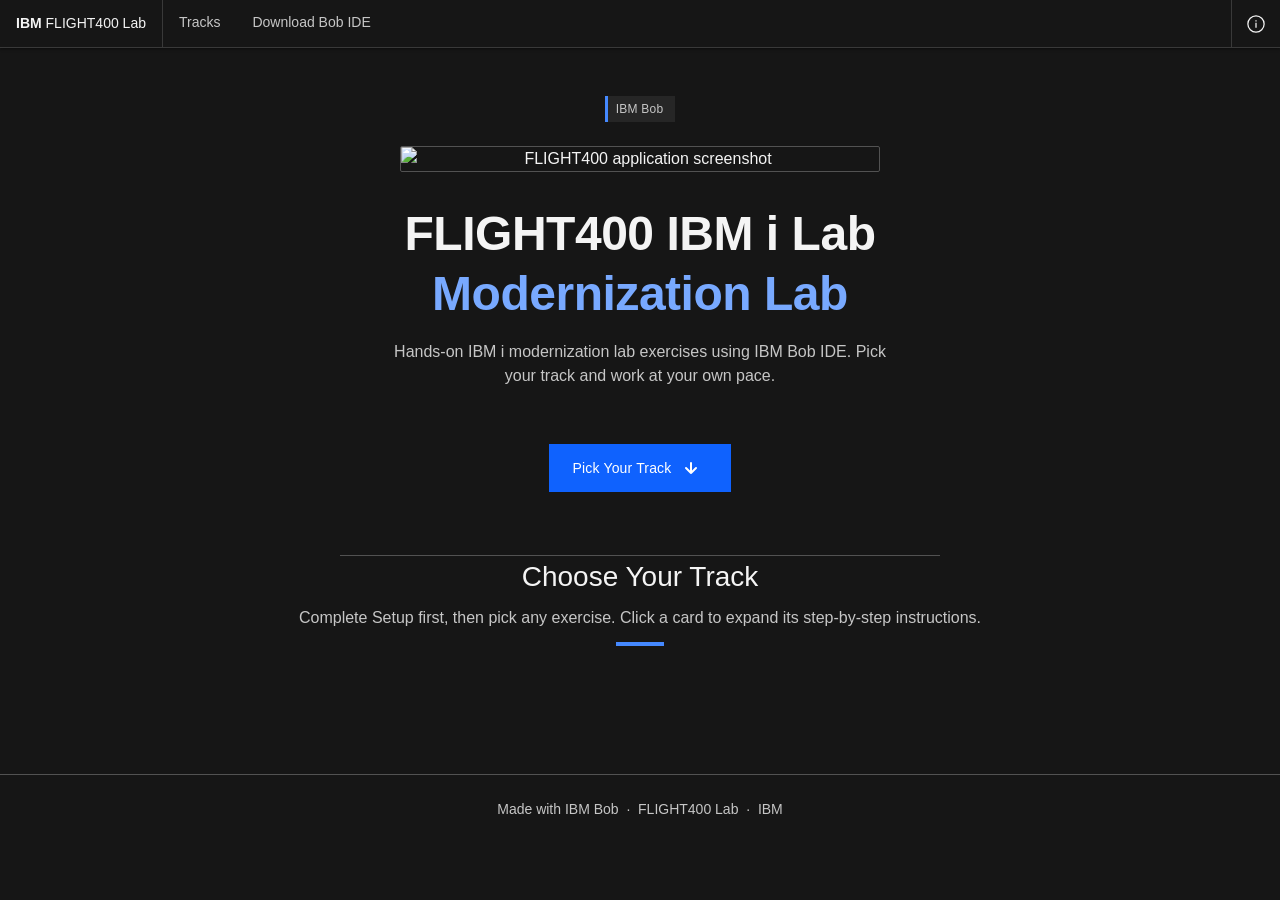
==== docs/_template/index.html @ 86afca81 "feat(phase-02): UIShell 48px header + main wrapper + skip link - Add Carbon UIShell header CSS block" ====
<!DOCTYPE html>
<html lang="en">
<head>
<meta charset="UTF-8" />
<meta name="viewport" content="width=device-width, initial-scale=1.0" />
<title>FLIGHT400 Lab</title>
<!-- config.js is local to this subfolder — load it BEFORE <base> so its
     relative path resolves to this folder, not the parent. -->
<script src="js/config.js"></script>
<!-- base href makes all subsequent relative paths resolve from docs/,
     so shared assets (css/, js/, img/, tracks/) work from any subfolder. -->
<base href="../" />
<link rel="icon" type="image/png" href="img/bob-image.png" />
<link rel="preconnect" href="https://1.www.s81c.com" crossorigin />
<link rel="stylesheet" href="https://1.www.s81c.com/common/v18/css/www.css" />
<link rel="stylesheet" href="css/styles.css" />
</head>
<body>

<!-- ═══ UISHELL HEADER ══════════════════════════════════════════════════ -->
<header class="ibm-header" role="banner" aria-label="FLIGHT400 Lab">

  <!-- Skip-to-content link — accessibility requirement -->
  <a class="ibm-skip-link" href="#main-content">Skip to main content</a>

  <!-- IBM wordmark + product name -->
  <a class="ibm-header-name" href="." aria-label="IBM FLIGHT400 Lab, return to home">
    <span class="ibm-header-name-prefix">IBM</span>&nbsp;FLIGHT400 Lab
  </a>

  <!-- Navigation links -->
  <nav class="ibm-header-nav" aria-label="FLIGHT400 Lab navigation">
    <ul class="ibm-header-menu-bar" role="menubar" aria-label="FLIGHT400 Lab menu">
      <li role="none">
        <a class="ibm-header-menu-item" href="#tracks-section" role="menuitem" tabindex="0">
          Tracks
        </a>
      </li>
      <li role="none">
        <a class="ibm-header-menu-item" href="https://bob.ibm.com/download"
           target="_blank" rel="noopener" role="menuitem" tabindex="0">
          Download Bob IDE
        </a>
      </li>
    </ul>
  </nav>

  <!-- Global actions — right side of header -->
  <div class="ibm-header-global" role="toolbar" aria-label="Header global actions">
    <button class="ibm-header-action" type="button"
            id="new-to-bob-btn"
            aria-label="New to Bob? Get started"
            title="New to Bob?">
      <!-- Help (20px) — matches Carbon header icon size -->
      <svg xmlns="http://www.w3.org/2000/svg" width="20" height="20"
           viewBox="0 0 32 32" fill="currentColor" aria-hidden="true">
        <path d="M16 2a14 14 0 1 0 14 14A14 14 0 0 0 16 2zm0 26a12 12 0 1 1 12-12 12 12 0 0 1-12 12z"/>
        <path d="M17 22h-2v-8h2zM17 12h-2v-2h2z"/>
      </svg>
    </button>
  </div>

</header>

<!-- ═══ MAIN CONTENT (offset for fixed header) ═══════════════════════════ -->
<main id="main-content">

<!-- ═══ HERO ═════════════════════════════════════════════ -->
<section class="hero">
  <div class="hero-badge" id="hero-badge">
    <!-- Populated by config.js -->
  </div>
  <img src="img/flight400.png" alt="FLIGHT400 application screenshot" class="hero-app-screenshot" />
  <h1 id="hero-title"><!-- Populated by config.js --></h1>
  <p id="hero-subtitle">Hands-on IBM i modernization lab exercises using IBM Bob IDE. Pick your track and work at your own pace.</p>
  <div class="hero-pill-row">
    <button class="agenda-btn" id="agenda-btn" style="display:none" aria-haspopup="dialog">
      <svg width="15" height="15" viewBox="0 0 24 24" fill="none" stroke="currentColor" stroke-width="2" stroke-linecap="round" stroke-linejoin="round" aria-hidden="true">
        <rect x="3" y="4" width="18" height="18" rx="2"/><path d="M16 2v4M8 2v4M3 10h18"/>
      </svg>
      Event Agenda
    </button>
  </div>
  <button class="hero-cta" id="hero-cta-btn">
    Pick Your Track
    <svg width="16" height="16" viewBox="0 0 16 16" fill="none" aria-hidden="true">
      <path d="M8 3v10M3 8l5 5 5-5" stroke="currentColor" stroke-width="2" stroke-linecap="round" stroke-linejoin="round"/>
    </svg>
  </button>
</section>

<!-- ═══ NEW-TO-BOB MODAL ══════════════════════════════════ -->
<div class="ntb-overlay" id="ntb-overlay" role="dialog" aria-modal="true" aria-labelledby="ntb-title">
  <div class="ntb-modal">
    <button class="ntb-close" id="ntb-close" aria-label="Close">
      <svg viewBox="0 0 24 24" fill="none" stroke="currentColor" stroke-width="2.5" stroke-linecap="round" aria-hidden="true"><path d="M18 6 6 18M6 6l12 12"/></svg>
    </button>
    <div class="ntb-tabs" role="tablist">
      <button class="ntb-tab ntb-tab-active" id="ntb-tab-1" role="tab" aria-selected="true" aria-controls="ntb-panel-1" data-ntb-tab="1">
        <span class="ntb-tab-num">1</span>Install Bob
      </button>
      <button class="ntb-tab" id="ntb-tab-2" role="tab" aria-selected="false" aria-controls="ntb-panel-2" data-ntb-tab="2">
        <span class="ntb-tab-num">2</span>Open a Folder
      </button>
    </div>
    <div class="ntb-panels">
      <div class="ntb-panel ntb-panel-active" id="ntb-panel-1" role="tabpanel" aria-labelledby="ntb-tab-1">
        <h3 id="ntb-title">Get IBM Bob IDE</h3>
        <p class="ntb-subtitle">Two steps — sign up for a free trial, then download the IDE. Under two minutes.</p>
        <div class="ntb-action-cards">
          <a href="https://bob.ibm.com/trial" target="_blank" rel="noopener" class="ntb-action-card">
            <div class="ntb-action-icon icon-trial">
              <svg viewBox="0 0 24 24" fill="none" stroke="var(--ibm-blue)" stroke-width="1.8" stroke-linecap="round" stroke-linejoin="round" aria-hidden="true"><path d="M20 21v-2a4 4 0 0 0-4-4H8a4 4 0 0 0-4 4v2"/><circle cx="12" cy="7" r="4"/></svg>
            </div>
            <div class="ntb-action-text">
              <div class="ntb-action-title">Free Trial Sign-up</div>
              <div class="ntb-action-desc">Create your IBM Bob account — free to start, no credit card required.</div>
            </div>
            <div class="ntb-action-arrow"><svg viewBox="0 0 24 24" fill="none" stroke="currentColor" stroke-width="2" stroke-linecap="round" stroke-linejoin="round" aria-hidden="true"><path d="M5 12h14M12 5l7 7-7 7"/></svg></div>
          </a>
          <a href="https://bob.ibm.com/download" target="_blank" rel="noopener" class="ntb-action-card">
            <div class="ntb-action-icon icon-download">
              <svg viewBox="0 0 24 24" fill="none" stroke="#1a7a4a" stroke-width="1.8" stroke-linecap="round" stroke-linejoin="round" aria-hidden="true"><path d="M21 15v4a2 2 0 0 1-2 2H5a2 2 0 0 1-2-2v-4"/><polyline points="7 10 12 15 17 10"/><line x1="12" y1="15" x2="12" y2="3"/></svg>
            </div>
            <div class="ntb-action-text">
              <div class="ntb-action-title">Download IBM Bob IDE</div>
              <div class="ntb-action-desc">Available for macOS, Windows, and Linux.</div>
            </div>
            <div class="ntb-action-arrow"><svg viewBox="0 0 24 24" fill="none" stroke="currentColor" stroke-width="2" stroke-linecap="round" stroke-linejoin="round" aria-hidden="true"><path d="M5 12h14M12 5l7 7-7 7"/></svg></div>
          </a>
        </div>
        <button class="ntb-next-btn" id="ntb-next-btn">
          I have Bob installed — next step
          <svg viewBox="0 0 24 24" fill="none" stroke="currentColor" stroke-width="2.5" stroke-linecap="round" stroke-linejoin="round" aria-hidden="true"><path d="M5 12h14M12 5l7 7-7 7"/></svg>
        </button>
      </div>
      <div class="ntb-panel" id="ntb-panel-2" role="tabpanel" aria-labelledby="ntb-tab-2">
        <h3>Open a Folder First</h3>
        <p class="ntb-subtitle">Bob needs an open folder to write code, create files, and remember context.</p>
        <div class="ntb-section">
          <div class="ntb-row">
            <div class="ntb-icon-wrap">
              <svg viewBox="0 0 24 24" fill="none" stroke="var(--ibm-blue)" stroke-width="1.8" stroke-linecap="round" stroke-linejoin="round" aria-hidden="true"><path d="M22 19a2 2 0 0 1-2 2H4a2 2 0 0 1-2-2V5a2 2 0 0 1 2-2h5l2 3h9a2 2 0 0 1 2 2z"/></svg>
            </div>
            <div class="ntb-row-text">
              <div class="ntb-row-title">Open Folder in the Explorer panel</div>
              <div class="ntb-row-desc">In the <strong>Explorer</strong> panel (left sidebar), click <strong>Open Folder</strong>. Use a fresh, empty folder — not your home directory or Documents.</div>
            </div>
          </div>
        </div>
        <div class="ntb-screenshot-box">
          <img src="img/image.png" alt="Explorer panel showing the Open Folder button"/>
          <div class="ntb-ss-caption">VS Code Explorer — click "Open Folder" to get started</div>
        </div>
      </div>
    </div>
  </div>
</div>

<!-- ═══ AGENDA MODAL ═════════════════════════════════════ -->
<div class="agenda-overlay" id="agenda-overlay" role="dialog" aria-modal="true" aria-labelledby="agenda-title">
  <div class="agenda-modal">
    <div class="agenda-modal-header">
      <div class="agenda-modal-title-group">
        <img src="img/bob-image.png" alt="Bob" class="agenda-bob-icon" />
        <div>
          <div id="agenda-title" class="agenda-modal-title">Event Agenda</div>
          <div class="agenda-modal-sub" id="agenda-modal-sub"></div>
        </div>
      </div>
      <button class="agenda-close" id="agenda-close" aria-label="Close">
        <svg viewBox="0 0 24 24" fill="none" stroke="currentColor" stroke-width="2.5" stroke-linecap="round" aria-hidden="true"><path d="M18 6 6 18M6 6l12 12"/></svg>
      </button>
    </div>
    <div class="agenda-body" id="agenda-body"></div>
  </div>
</div>

<!-- ═══ TRACKS ════════════════════════════════════════════ -->
<section class="scroll-section" id="tracks-section">
  <div class="section-intro">
    <h2>Choose Your Track</h2>
    <p>Complete Setup first, then pick any exercise. Click a card to expand its step-by-step instructions.</p>
    <div class="divider"></div>
  </div>
  <div class="tracks-stream" id="tracks-stream"></div>
</section>

<footer id="page-footer">Made with IBM Bob &nbsp;&middot;&nbsp; FLIGHT400 Lab &nbsp;&middot;&nbsp; IBM</footer>

</main><!-- #main-content -->

<!-- ═══ STUDENT BADGE ═════════════════════════════════════ -->
<div class="student-badge hidden" id="gf-student-badge" aria-live="polite">
  <div class="student-badge-name" id="student-badge-name"></div>
  <button class="student-badge-clear" id="student-badge-clear" title="Clear selection" aria-label="Clear student selection">✕</button>
</div>

<!-- ═══ CONFIG INIT ════════════════════════════════════════
     Reads window.FLIGHT400_CONFIG (set by js/config.js above)
     and populates the hero, agenda modal, and footer.
══════════════════════════════════════════════════════════ -->
<script>
(function () {
  var cfg = window.FLIGHT400_CONFIG || {};

  function esc(s) {
    return String(s || '').replace(/&/g,'&amp;').replace(/</g,'&lt;').replace(/>/g,'&gt;').replace(/"/g,'&quot;');
  }

  // Apply color tokens
  if (cfg.primaryColor) document.documentElement.style.setProperty('--primary',  cfg.primaryColor);
  if (cfg.accentColor)  document.documentElement.style.setProperty('--accent',   cfg.accentColor);
  if (cfg.primaryColor) document.documentElement.style.setProperty('--ibm-blue', cfg.primaryColor);

  // Hero badge
  var badge = document.getElementById('hero-badge');
  if (badge) {
    badge.insertAdjacentHTML('beforeend',
      esc(cfg.companyName || 'IBM Bob') + (cfg.eventName ? ' &middot; ' + esc(cfg.eventName) : ''));
  }

  // Hero title
  var title = document.getElementById('hero-title');
  if (title) {
    title.innerHTML =
      '<span class="word-mask"><span class="word-inner" style="--d:200ms">FLIGHT400</span></span>&#32;' +
      '<span class="word-mask"><span class="word-inner" style="--d:300ms">IBM i</span></span>&#32;' +
      '<span class="word-mask"><span class="word-inner" style="--d:400ms">Lab</span></span><br/>' +
      '<span class="word-mask"><span class="word-inner word-gold" style="--d:500ms">' +
        esc(cfg.eventName || 'Modernization Lab') + '</span></span>';
  }

  // Page title
  if (cfg.eventName) document.title = cfg.eventName + ' \u00b7 FLIGHT400 Lab';

  // Footer
  var footer = document.getElementById('page-footer');
  if (footer && cfg.companyName) {
    footer.innerHTML = 'Made with IBM Bob &nbsp;&middot;&nbsp; FLIGHT400 Lab &nbsp;&middot;&nbsp; ' + esc(cfg.companyName);
  }

  // Agenda modal
  var agendaItems = cfg.agendaItems;
  if (agendaItems && agendaItems.length) {
    var agendaBtn = document.getElementById('agenda-btn');
    if (agendaBtn) agendaBtn.style.display = '';

    var modalSub = document.getElementById('agenda-modal-sub');
    if (modalSub) {
      modalSub.textContent = [cfg.eventDate, cfg.companyName].filter(Boolean).join('  \u00b7  ');
    }

    var body = document.getElementById('agenda-body');
    if (body) {
      body.innerHTML = agendaItems.map(function (item, i) {
        var bullets = (item.bullets || []).map(function (b) {
          return '<li>' + esc(b) + '</li>';
        }).join('');
        return (
          '<div class="ag-session">' +
            '<div class="ag-session-pill ag-pill-blue">Session ' + (i + 1) + '</div>' +
            '<div class="ag-session-info">' +
              '<div class="ag-session-title">' + esc(item.title) + '</div>' +
              '<div class="ag-session-meta">' + esc(item.time) + '</div>' +
            '</div>' +
          '</div>' +
          '<div class="ag-rows"><div class="ag-row">' +
            '<div class="ag-time">' + esc(item.time) + '</div>' +
            '<div class="ag-content"><ul class="ag-list">' + bullets + '</ul></div>' +
          '</div></div>' +
          (i < agendaItems.length - 1 ? '<div class="ag-divider"></div>' : '')
        );
      }).join('');
    }

    var agendaOverlay = document.getElementById('agenda-overlay');
    if (agendaBtn && agendaOverlay) {
      agendaBtn.addEventListener('click', function () { agendaOverlay.classList.add('active'); });
      document.getElementById('agenda-close').addEventListener('click', function () { agendaOverlay.classList.remove('active'); });
      agendaOverlay.addEventListener('click', function (e) {
        if (e.target === agendaOverlay) agendaOverlay.classList.remove('active');
      });
    }
  }
})();
</script>

<!-- ═══ SHARED APP JS ══════════════════════════════════════
     Tell app.js to load tracks from the parent folder's tracks/ dir.
══════════════════════════════════════════════════════════ -->
<!-- With <base href="../"> set in <head>, track partials fetch from docs/tracks/ automatically. -->
<script>window.FLIGHT400_TRACK_PREFIX = '';</script>
<script src="js/app.js"></script>

<!-- ═══ ATTENDEE TABLE PATCH ══════════════════════════════
     If config.js provides attendeeTable[], replace the generic
     1-50 table inside the Setup partial once it is injected.
══════════════════════════════════════════════════════════ -->
<script>
(function () {
  var rows = (window.FLIGHT400_CONFIG || {}).attendeeTable;
  if (!rows || !rows.length) return;

  var hasNames = rows.some(function (r) { return r.attendeeName; });

  function patchTable() {
    var table = document.querySelector('#attendee-table');
    if (!table) { requestAnimationFrame(patchTable); return; }

    // Inject Attendee Name column header when names are present
    if (hasNames) {
      var thead = table.querySelector('thead tr');
      if (thead && !thead.querySelector('.col-name')) {
        var th = document.createElement('th');
        th.className = 'col-name';
        th.textContent = 'Attendee Name';
        thead.insertBefore(th, thead.children[1]);
      }
    }

    var tbody = table.querySelector('tbody');
    if (!tbody) { requestAnimationFrame(patchTable); return; }
    tbody.innerHTML = rows.map(function (r) {
      var nameCell = hasNames ? '<td>' + (r.attendeeName || '') + '</td>' : '';
      return '<tr>' +
        '<td style="text-align:center">' + r.student + '</td>' +
        nameCell +
        '<td><code>' + r.library + '</code></td>' +
        '<td style="text-align:center">' + r.devPort + '</td>' +
        '<td><code>' + r.reactUrl + '</code></td>' +
        '</tr>';
    }).join('');
  }

  if (document.readyState === 'loading') {
    document.addEventListener('DOMContentLoaded', patchTable);
  } else {
    patchTable();
  }
})();
</script>

</body>
</html>
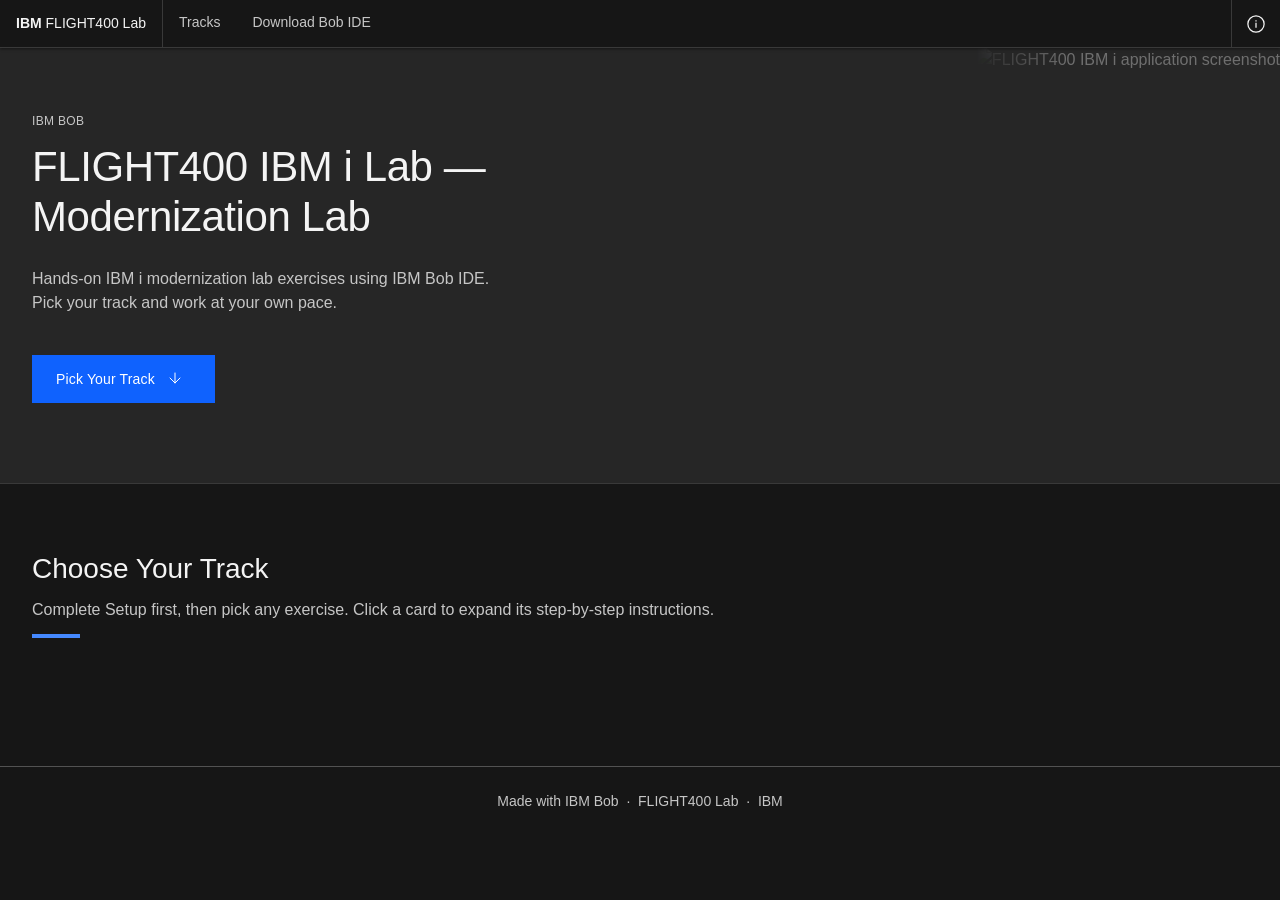
==== commit c7914982: "feat(phase-03): IBM Page Header pattern replaces centered hero - Replace .hero section with .ibm-pag" ====
--- a/docs/_template/index.html
+++ b/docs/_template/index.html
@@ -65,29 +65,45 @@
 <!-- ═══ MAIN CONTENT (offset for fixed header) ═══════════════════════════ -->
 <main id="main-content">
 
-<!-- ═══ HERO ═════════════════════════════════════════════ -->
-<section class="hero">
-  <div class="hero-badge" id="hero-badge">
-    <!-- Populated by config.js -->
-  </div>
-  <img src="img/flight400.png" alt="FLIGHT400 application screenshot" class="hero-app-screenshot" />
-  <h1 id="hero-title"><!-- Populated by config.js --></h1>
-  <p id="hero-subtitle">Hands-on IBM i modernization lab exercises using IBM Bob IDE. Pick your track and work at your own pace.</p>
-  <div class="hero-pill-row">
-    <button class="agenda-btn" id="agenda-btn" style="display:none" aria-haspopup="dialog">
-      <svg width="15" height="15" viewBox="0 0 24 24" fill="none" stroke="currentColor" stroke-width="2" stroke-linecap="round" stroke-linejoin="round" aria-hidden="true">
-        <rect x="3" y="4" width="18" height="18" rx="2"/><path d="M16 2v4M8 2v4M3 10h18"/>
-      </svg>
-      Event Agenda
-    </button>
-  </div>
-  <button class="hero-cta" id="hero-cta-btn">
-    Pick Your Track
-    <svg width="16" height="16" viewBox="0 0 16 16" fill="none" aria-hidden="true">
-      <path d="M8 3v10M3 8l5 5 5-5" stroke="currentColor" stroke-width="2" stroke-linecap="round" stroke-linejoin="round"/>
-    </svg>
-  </button>
-</section>
+<!-- ═══ PAGE HEADER ═══════════════════════════════════════════════════════ -->
+<div class="ibm-page-header">
+  <div class="ibm-page-header-inner">
+
+    <!-- Populated by config.js inline script below -->
+    <p class="ibm-page-header-eyebrow" id="hero-badge"></p>
+    <h1 class="ibm-page-header-title" id="hero-title"></h1>
+    <p class="ibm-page-header-desc" id="hero-subtitle">
+      Hands-on IBM i modernization lab exercises using IBM Bob IDE.
+      Pick your track and work at your own pace.
+    </p>
+
+    <div class="ibm-page-header-actions">
+      <button class="ibm-btn ibm-btn--primary" id="hero-cta-btn" type="button">
+        Pick Your Track
+        <svg xmlns="http://www.w3.org/2000/svg" width="16" height="16"
+             viewBox="0 0 32 32" fill="currentColor" aria-hidden="true">
+          <path d="M16 4v20M6 14l10 10 10-10" stroke="currentColor" stroke-width="2"
+                fill="none" stroke-linecap="round" stroke-linejoin="round"/>
+        </svg>
+      </button>
+      <!-- Agenda button — shown only when config.agendaItems is set -->
+      <button class="ibm-btn ibm-btn--ghost" id="agenda-btn"
+              style="display:none" aria-haspopup="dialog" type="button">
+        <svg xmlns="http://www.w3.org/2000/svg" width="16" height="16"
+             viewBox="0 0 32 32" fill="currentColor" aria-hidden="true">
+          <path d="M26 4h-4V2h-2v2H12V2h-2v2H6a2 2 0 0 0-2 2v20a2 2 0 0 0 2 2h20a2 2 0 0 0 2-2V6a2 2 0 0 0-2-2zm0 22H6V12h20zm0-14H6V6h4v2h2V6h8v2h2V6h4z"/>
+        </svg>
+        Event Agenda
+      </button>
+    </div>
+
+  </div>
+
+  <img src="img/flight400.png"
+       alt="FLIGHT400 IBM i application screenshot"
+       class="ibm-page-header-img"
+       aria-hidden="true" />
+</div>
 
 <!-- ═══ NEW-TO-BOB MODAL ══════════════════════════════════ -->
 <div class="ntb-overlay" id="ntb-overlay" role="dialog" aria-modal="true" aria-labelledby="ntb-title">
@@ -213,22 +229,17 @@
   if (cfg.accentColor)  document.documentElement.style.setProperty('--accent',   cfg.accentColor);
   if (cfg.primaryColor) document.documentElement.style.setProperty('--ibm-blue', cfg.primaryColor);
 
-  // Hero badge
+  // Hero badge (eyebrow)
   var badge = document.getElementById('hero-badge');
   if (badge) {
     badge.insertAdjacentHTML('beforeend',
       esc(cfg.companyName || 'IBM Bob') + (cfg.eventName ? ' &middot; ' + esc(cfg.eventName) : ''));
   }
 
-  // Hero title
+  // Hero title — plain text, no word-mask animation
   var title = document.getElementById('hero-title');
   if (title) {
-    title.innerHTML =
-      '<span class="word-mask"><span class="word-inner" style="--d:200ms">FLIGHT400</span></span>&#32;' +
-      '<span class="word-mask"><span class="word-inner" style="--d:300ms">IBM i</span></span>&#32;' +
-      '<span class="word-mask"><span class="word-inner" style="--d:400ms">Lab</span></span><br/>' +
-      '<span class="word-mask"><span class="word-inner word-gold" style="--d:500ms">' +
-        esc(cfg.eventName || 'Modernization Lab') + '</span></span>';
+    title.textContent = 'FLIGHT400 IBM i Lab \u2014 ' + (cfg.eventName || 'Modernization Lab');
   }
 
   // Page title
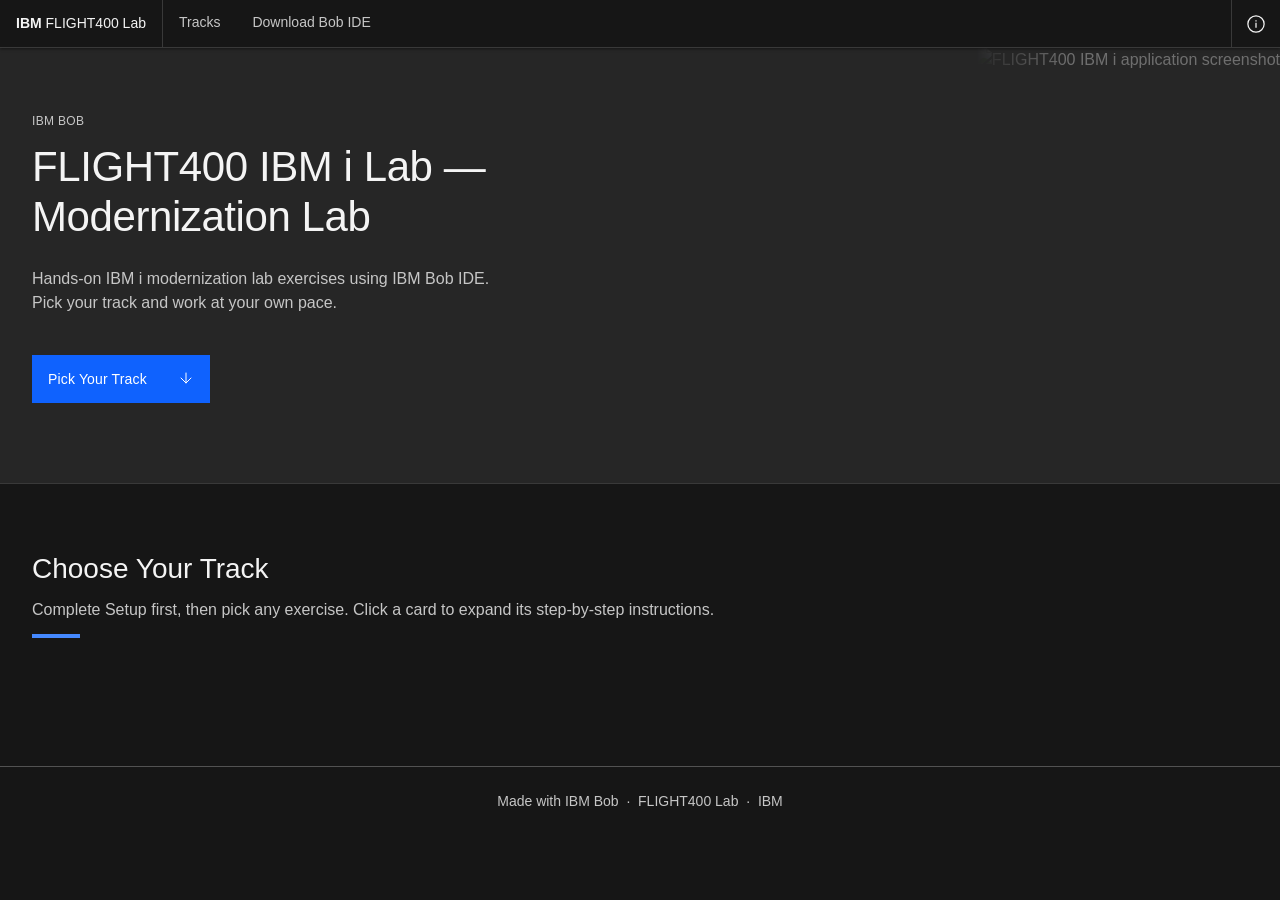
==== commit 22172328: "phase 4: Carbon button system — ibm-btn, remove legacy button CSS, update HTML" ====
--- a/docs/_template/index.html
+++ b/docs/_template/index.html
@@ -108,8 +108,12 @@
 <!-- ═══ NEW-TO-BOB MODAL ══════════════════════════════════ -->
 <div class="ntb-overlay" id="ntb-overlay" role="dialog" aria-modal="true" aria-labelledby="ntb-title">
   <div class="ntb-modal">
-    <button class="ntb-close" id="ntb-close" aria-label="Close">
-      <svg viewBox="0 0 24 24" fill="none" stroke="currentColor" stroke-width="2.5" stroke-linecap="round" aria-hidden="true"><path d="M18 6 6 18M6 6l12 12"/></svg>
+    <button class="ibm-btn ibm-btn--ghost ibm-btn--icon-only ibm-btn--sm ntb-close"
+            id="ntb-close" aria-label="Close dialog" type="button">
+      <svg xmlns="http://www.w3.org/2000/svg" width="16" height="16"
+           viewBox="0 0 32 32" fill="currentColor" aria-hidden="true">
+        <path d="M17.4141 16L24 9.4141 22.5859 8 16 14.5859 9.4143 8 8 9.4141 14.5859 16 8 22.5859 9.4143 24 16 17.4141 22.5859 24 24 22.5859 17.4141 16z"/>
+      </svg>
     </button>
     <div class="ntb-tabs" role="tablist">
       <button class="ntb-tab ntb-tab-active" id="ntb-tab-1" role="tab" aria-selected="true" aria-controls="ntb-panel-1" data-ntb-tab="1">
@@ -145,9 +149,13 @@
             <div class="ntb-action-arrow"><svg viewBox="0 0 24 24" fill="none" stroke="currentColor" stroke-width="2" stroke-linecap="round" stroke-linejoin="round" aria-hidden="true"><path d="M5 12h14M12 5l7 7-7 7"/></svg></div>
           </a>
         </div>
-        <button class="ntb-next-btn" id="ntb-next-btn">
+        <button class="ibm-btn ibm-btn--primary" id="ntb-next-btn"
+                style="width:100%" type="button">
           I have Bob installed — next step
-          <svg viewBox="0 0 24 24" fill="none" stroke="currentColor" stroke-width="2.5" stroke-linecap="round" stroke-linejoin="round" aria-hidden="true"><path d="M5 12h14M12 5l7 7-7 7"/></svg>
+          <svg xmlns="http://www.w3.org/2000/svg" width="16" height="16"
+               viewBox="0 0 32 32" fill="currentColor" aria-hidden="true">
+            <path d="M18 6 16.57 7.393l8.22 8.22H2v2h22.79l-8.22 8.22L18 27.273 27.273 18z"/>
+          </svg>
         </button>
       </div>
       <div class="ntb-panel" id="ntb-panel-2" role="tabpanel" aria-labelledby="ntb-tab-2">
@@ -184,8 +192,12 @@
           <div class="agenda-modal-sub" id="agenda-modal-sub"></div>
         </div>
       </div>
-      <button class="agenda-close" id="agenda-close" aria-label="Close">
-        <svg viewBox="0 0 24 24" fill="none" stroke="currentColor" stroke-width="2.5" stroke-linecap="round" aria-hidden="true"><path d="M18 6 6 18M6 6l12 12"/></svg>
+      <button class="ibm-btn ibm-btn--ghost ibm-btn--icon-only ibm-btn--sm"
+              id="agenda-close" aria-label="Close dialog" type="button">
+        <svg xmlns="http://www.w3.org/2000/svg" width="16" height="16"
+             viewBox="0 0 32 32" fill="currentColor" aria-hidden="true">
+          <path d="M17.4141 16L24 9.4141 22.5859 8 16 14.5859 9.4143 8 8 9.4141 14.5859 16 8 22.5859 9.4143 24 16 17.4141 22.5859 24 24 22.5859 17.4141 16z"/>
+        </svg>
       </button>
     </div>
     <div class="agenda-body" id="agenda-body"></div>
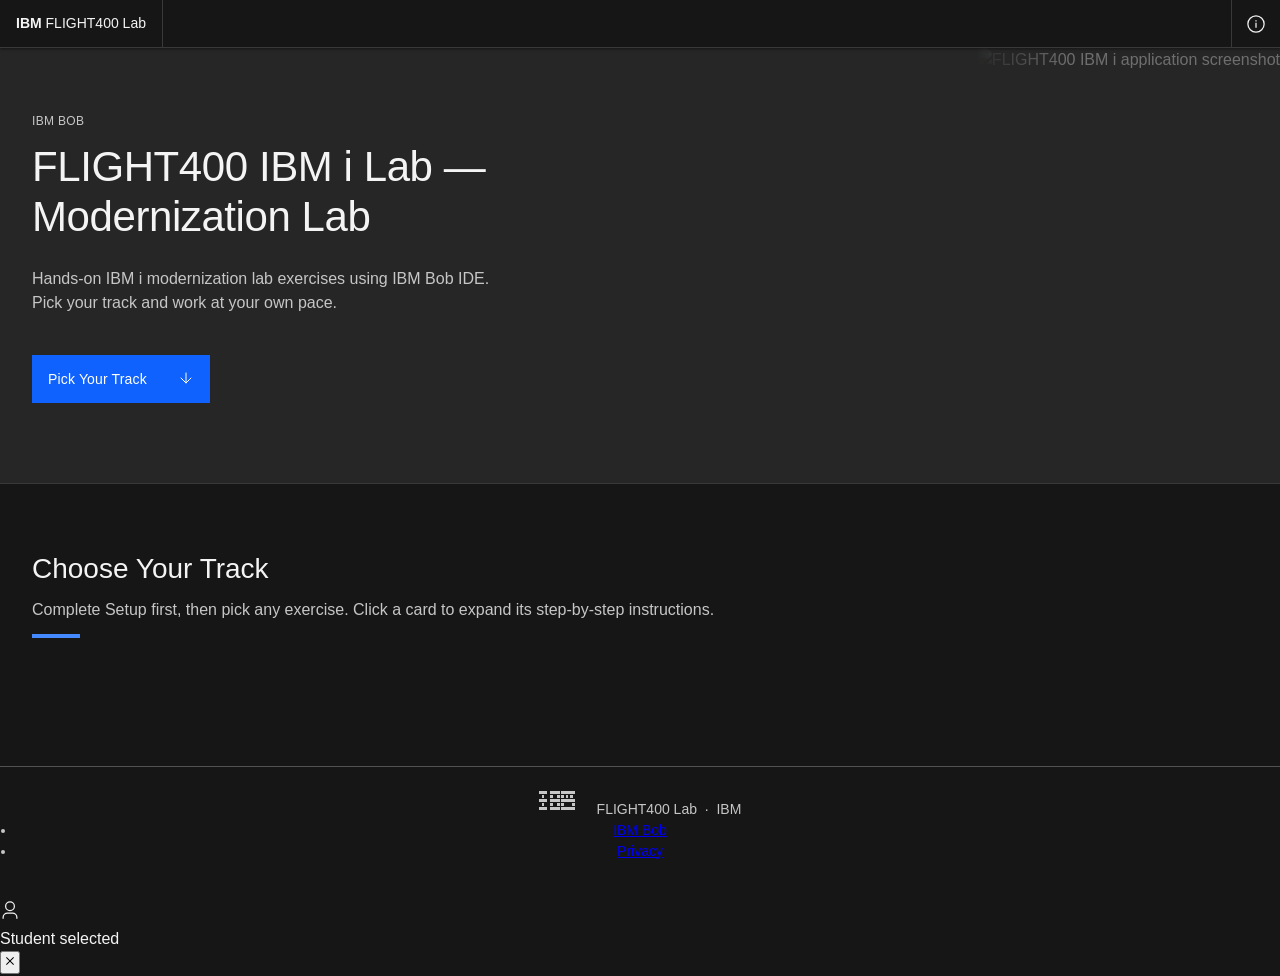
==== commit 837e3c30: "fix(ui): fix IBM logo, remove Tracks/Download nav items, align footer links - Replace broken 5-row r" ====
--- a/docs/_template/index.html
+++ b/docs/_template/index.html
@@ -28,23 +28,6 @@
     <span class="ibm-header-name-prefix">IBM</span>&nbsp;FLIGHT400 Lab
   </a>
 
-  <!-- Navigation links -->
-  <nav class="ibm-header-nav" aria-label="FLIGHT400 Lab navigation">
-    <ul class="ibm-header-menu-bar" role="menubar" aria-label="FLIGHT400 Lab menu">
-      <li role="none">
-        <a class="ibm-header-menu-item" href="#tracks-section" role="menuitem" tabindex="0">
-          Tracks
-        </a>
-      </li>
-      <li role="none">
-        <a class="ibm-header-menu-item" href="https://bob.ibm.com/download"
-           target="_blank" rel="noopener" role="menuitem" tabindex="0">
-          Download Bob IDE
-        </a>
-      </li>
-    </ul>
-  </nav>
-
   <!-- Global actions — right side of header -->
   <div class="ibm-header-global" role="toolbar" aria-label="Header global actions">
     <button class="ibm-header-action" type="button"
@@ -106,101 +89,136 @@
 </div>
 
 <!-- ═══ NEW-TO-BOB MODAL ══════════════════════════════════ -->
-<div class="ntb-overlay" id="ntb-overlay" role="dialog" aria-modal="true" aria-labelledby="ntb-title">
-  <div class="ntb-modal">
-    <button class="ibm-btn ibm-btn--ghost ibm-btn--icon-only ibm-btn--sm ntb-close"
-            id="ntb-close" aria-label="Close dialog" type="button">
-      <svg xmlns="http://www.w3.org/2000/svg" width="16" height="16"
+<div class="cds-modal-backdrop" id="ntb-overlay"
+     role="dialog" aria-modal="true" aria-labelledby="ntb-title">
+  <div class="cds-modal cds-modal--md">
+
+    <button class="cds-modal-close-btn" id="ntb-close" aria-label="Close dialog" type="button">
+      <svg xmlns="http://www.w3.org/2000/svg" width="20" height="20"
            viewBox="0 0 32 32" fill="currentColor" aria-hidden="true">
-        <path d="M17.4141 16L24 9.4141 22.5859 8 16 14.5859 9.4143 8 8 9.4141 14.5859 16 8 22.5859 9.4143 24 16 17.4141 22.5859 24 24 22.5859 17.4141 16z"/>
+        <path d="M24 9.4L22.6 8 16 14.6 9.4 8 8 9.4l6.6 6.6L8 22.6 9.4 24l6.6-6.6 6.6 6.6 1.4-1.4L17.4 16z"/>
       </svg>
     </button>
-    <div class="ntb-tabs" role="tablist">
-      <button class="ntb-tab ntb-tab-active" id="ntb-tab-1" role="tab" aria-selected="true" aria-controls="ntb-panel-1" data-ntb-tab="1">
-        <span class="ntb-tab-num">1</span>Install Bob
+
+    <div class="cds-tabs" role="tablist">
+      <button class="cds-tab cds-tab--selected" id="ntb-tab-1"
+              role="tab" aria-selected="true" aria-controls="ntb-panel-1"
+              data-ntb-tab="1" type="button">
+        <span class="cds-tab__num">1</span>Install Bob
       </button>
-      <button class="ntb-tab" id="ntb-tab-2" role="tab" aria-selected="false" aria-controls="ntb-panel-2" data-ntb-tab="2">
-        <span class="ntb-tab-num">2</span>Open a Folder
+      <button class="cds-tab" id="ntb-tab-2"
+              role="tab" aria-selected="false" aria-controls="ntb-panel-2"
+              data-ntb-tab="2" type="button">
+        <span class="cds-tab__num">2</span>Open a Folder
       </button>
     </div>
-    <div class="ntb-panels">
-      <div class="ntb-panel ntb-panel-active" id="ntb-panel-1" role="tabpanel" aria-labelledby="ntb-tab-1">
-        <h3 id="ntb-title">Get IBM Bob IDE</h3>
-        <p class="ntb-subtitle">Two steps — sign up for a free trial, then download the IDE. Under two minutes.</p>
-        <div class="ntb-action-cards">
-          <a href="https://bob.ibm.com/trial" target="_blank" rel="noopener" class="ntb-action-card">
-            <div class="ntb-action-icon icon-trial">
-              <svg viewBox="0 0 24 24" fill="none" stroke="var(--ibm-blue)" stroke-width="1.8" stroke-linecap="round" stroke-linejoin="round" aria-hidden="true"><path d="M20 21v-2a4 4 0 0 0-4-4H8a4 4 0 0 0-4 4v2"/><circle cx="12" cy="7" r="4"/></svg>
-            </div>
-            <div class="ntb-action-text">
-              <div class="ntb-action-title">Free Trial Sign-up</div>
-              <div class="ntb-action-desc">Create your IBM Bob account — free to start, no credit card required.</div>
-            </div>
-            <div class="ntb-action-arrow"><svg viewBox="0 0 24 24" fill="none" stroke="currentColor" stroke-width="2" stroke-linecap="round" stroke-linejoin="round" aria-hidden="true"><path d="M5 12h14M12 5l7 7-7 7"/></svg></div>
-          </a>
-          <a href="https://bob.ibm.com/download" target="_blank" rel="noopener" class="ntb-action-card">
-            <div class="ntb-action-icon icon-download">
-              <svg viewBox="0 0 24 24" fill="none" stroke="#1a7a4a" stroke-width="1.8" stroke-linecap="round" stroke-linejoin="round" aria-hidden="true"><path d="M21 15v4a2 2 0 0 1-2 2H5a2 2 0 0 1-2-2v-4"/><polyline points="7 10 12 15 17 10"/><line x1="12" y1="15" x2="12" y2="3"/></svg>
-            </div>
-            <div class="ntb-action-text">
-              <div class="ntb-action-title">Download IBM Bob IDE</div>
-              <div class="ntb-action-desc">Available for macOS, Windows, and Linux.</div>
-            </div>
-            <div class="ntb-action-arrow"><svg viewBox="0 0 24 24" fill="none" stroke="currentColor" stroke-width="2" stroke-linecap="round" stroke-linejoin="round" aria-hidden="true"><path d="M5 12h14M12 5l7 7-7 7"/></svg></div>
-          </a>
-        </div>
-        <button class="ibm-btn ibm-btn--primary" id="ntb-next-btn"
-                style="width:100%" type="button">
-          I have Bob installed — next step
+
+    <div class="cds-modal-body cds-tab-panel cds-tab-panel--active"
+         id="ntb-panel-1" role="tabpanel" aria-labelledby="ntb-tab-1">
+      <div class="cds-modal-header" style="padding-right:0;padding-left:0">
+        <h3 class="cds-modal-title" id="ntb-title">Get IBM Bob IDE</h3>
+      </div>
+      <p>Two steps — sign up for a free trial, then download the IDE. Under two minutes.</p>
+      <div class="cds-action-list">
+        <a href="https://bob.ibm.com/trial" target="_blank" rel="noopener" class="cds-action-item">
+          <div class="cds-action-item__icon-wrap">
+            <svg xmlns="http://www.w3.org/2000/svg" width="20" height="20"
+                 viewBox="0 0 32 32" fill="currentColor" aria-hidden="true">
+              <path d="M16 4a6 6 0 1 1-6 6 6 6 0 0 1 6-6m0-2a8 8 0 1 0 8 8 8 8 0 0 0-8-8zM28 30H26v-2a6 6 0 0 0-6-6H12a6 6 0 0 0-6 6v2H4v-2a8 8 0 0 1 8-8h8a8 8 0 0 1 8 8z"/>
+            </svg>
+          </div>
+          <div class="cds-action-item__text">
+            <div class="cds-action-item__title">Free Trial Sign-up</div>
+            <div class="cds-action-item__desc">Create your IBM Bob account — free to start, no credit card required.</div>
+          </div>
+          <div class="cds-action-item__arrow">
+            <svg xmlns="http://www.w3.org/2000/svg" width="16" height="16"
+                 viewBox="0 0 32 32" fill="currentColor" aria-hidden="true">
+              <path d="M18 6l-1.4 1.4L24.2 15H4v2h20.2l-7.6 7.6L18 26l10-10z"/>
+            </svg>
+          </div>
+        </a>
+        <a href="https://bob.ibm.com/download" target="_blank" rel="noopener" class="cds-action-item">
+          <div class="cds-action-item__icon-wrap cds-action-item__icon-wrap--green">
+            <svg xmlns="http://www.w3.org/2000/svg" width="20" height="20"
+                 viewBox="0 0 32 32" fill="currentColor" aria-hidden="true">
+              <path d="M26 24v4H6v-4H4v4a2 2 0 0 0 2 2h20a2 2 0 0 0 2-2v-4zM16 21l-8-8 1.4-1.4L15 17.2V4h2v13.2l5.6-5.6L24 13z"/>
+            </svg>
+          </div>
+          <div class="cds-action-item__text">
+            <div class="cds-action-item__title">Download IBM Bob IDE</div>
+            <div class="cds-action-item__desc">Available for macOS, Windows, and Linux.</div>
+          </div>
+          <div class="cds-action-item__arrow">
+            <svg xmlns="http://www.w3.org/2000/svg" width="16" height="16"
+                 viewBox="0 0 32 32" fill="currentColor" aria-hidden="true">
+              <path d="M18 6l-1.4 1.4L24.2 15H4v2h20.2l-7.6 7.6L18 26l10-10z"/>
+            </svg>
+          </div>
+        </a>
+      </div>
+      <button class="ibm-btn ibm-btn--primary" id="ntb-next-btn"
+              style="width:100%" type="button">
+        I have Bob installed — next step
+        <svg xmlns="http://www.w3.org/2000/svg" width="16" height="16"
+             viewBox="0 0 32 32" fill="currentColor" aria-hidden="true">
+          <path d="M18 6l-1.4 1.4L24.2 15H4v2h20.2l-7.6 7.6L18 26l10-10z"/>
+        </svg>
+      </button>
+    </div>
+
+    <div class="cds-modal-body cds-tab-panel"
+         id="ntb-panel-2" role="tabpanel" aria-labelledby="ntb-tab-2">
+      <div class="cds-modal-header" style="padding-right:0;padding-left:0">
+        <h3 class="cds-modal-title">Open a Folder First</h3>
+      </div>
+      <p>Bob needs an open folder to write code, create files, and remember context.</p>
+      <div class="cds-modal-tip-row">
+        <div class="cds-modal-tip-icon">
           <svg xmlns="http://www.w3.org/2000/svg" width="16" height="16"
                viewBox="0 0 32 32" fill="currentColor" aria-hidden="true">
-            <path d="M18 6 16.57 7.393l8.22 8.22H2v2h22.79l-8.22 8.22L18 27.273 27.273 18z"/>
+            <path d="M11.17 6l3.42 3.41.58.59H28v16H4V6h7.17m0-2H4a2 2 0 0 0-2 2v20a2 2 0 0 0 2 2h24a2 2 0 0 0 2-2V10a2 2 0 0 0-2-2H16L12.83 4.59A2 2 0 0 0 11.17 4z"/>
           </svg>
-        </button>
-      </div>
-      <div class="ntb-panel" id="ntb-panel-2" role="tabpanel" aria-labelledby="ntb-tab-2">
-        <h3>Open a Folder First</h3>
-        <p class="ntb-subtitle">Bob needs an open folder to write code, create files, and remember context.</p>
-        <div class="ntb-section">
-          <div class="ntb-row">
-            <div class="ntb-icon-wrap">
-              <svg viewBox="0 0 24 24" fill="none" stroke="var(--ibm-blue)" stroke-width="1.8" stroke-linecap="round" stroke-linejoin="round" aria-hidden="true"><path d="M22 19a2 2 0 0 1-2 2H4a2 2 0 0 1-2-2V5a2 2 0 0 1 2-2h5l2 3h9a2 2 0 0 1 2 2z"/></svg>
-            </div>
-            <div class="ntb-row-text">
-              <div class="ntb-row-title">Open Folder in the Explorer panel</div>
-              <div class="ntb-row-desc">In the <strong>Explorer</strong> panel (left sidebar), click <strong>Open Folder</strong>. Use a fresh, empty folder — not your home directory or Documents.</div>
-            </div>
-          </div>
         </div>
-        <div class="ntb-screenshot-box">
-          <img src="img/image.png" alt="Explorer panel showing the Open Folder button"/>
-          <div class="ntb-ss-caption">VS Code Explorer — click "Open Folder" to get started</div>
+        <div>
+          <div class="cds-modal-tip-title">Open Folder in the Explorer panel</div>
+          <div class="cds-modal-tip-desc">In the <strong>Explorer</strong> panel (left sidebar), click <strong>Open Folder</strong>. Use a fresh, empty folder — not your home directory or Documents.</div>
         </div>
       </div>
-    </div>
+      <figure class="cds-modal-screenshot">
+        <img src="img/image.png" alt="Explorer panel showing the Open Folder button" />
+        <figcaption>VS Code Explorer — click "Open Folder" to get started</figcaption>
+      </figure>
+    </div>
+
   </div>
 </div>
 
 <!-- ═══ AGENDA MODAL ═════════════════════════════════════ -->
-<div class="agenda-overlay" id="agenda-overlay" role="dialog" aria-modal="true" aria-labelledby="agenda-title">
-  <div class="agenda-modal">
-    <div class="agenda-modal-header">
-      <div class="agenda-modal-title-group">
-        <img src="img/bob-image.png" alt="Bob" class="agenda-bob-icon" />
-        <div>
-          <div id="agenda-title" class="agenda-modal-title">Event Agenda</div>
-          <div class="agenda-modal-sub" id="agenda-modal-sub"></div>
-        </div>
+<div class="cds-modal-backdrop" id="agenda-overlay"
+     role="dialog" aria-modal="true" aria-labelledby="agenda-title">
+  <div class="cds-modal">
+
+    <button class="cds-modal-close-btn" id="agenda-close"
+            aria-label="Close dialog" type="button">
+      <svg xmlns="http://www.w3.org/2000/svg" width="20" height="20"
+           viewBox="0 0 32 32" fill="currentColor" aria-hidden="true">
+        <path d="M24 9.4L22.6 8 16 14.6 9.4 8 8 9.4l6.6 6.6L8 22.6 9.4 24l6.6-6.6 6.6 6.6 1.4-1.4L17.4 16z"/>
+      </svg>
+    </button>
+
+    <div class="cds-modal-header--with-icon">
+      <img src="img/bob-image.png" alt="" class="cds-modal-header-icon" aria-hidden="true" />
+      <div>
+        <div id="agenda-title" class="cds-modal-title">Event Agenda</div>
+        <div class="cds-modal-label" id="agenda-modal-sub"></div>
       </div>
-      <button class="ibm-btn ibm-btn--ghost ibm-btn--icon-only ibm-btn--sm"
-              id="agenda-close" aria-label="Close dialog" type="button">
-        <svg xmlns="http://www.w3.org/2000/svg" width="16" height="16"
-             viewBox="0 0 32 32" fill="currentColor" aria-hidden="true">
-          <path d="M17.4141 16L24 9.4141 22.5859 8 16 14.5859 9.4143 8 8 9.4141 14.5859 16 8 22.5859 9.4143 24 16 17.4141 22.5859 24 24 22.5859 17.4141 16z"/>
-        </svg>
-      </button>
-    </div>
-    <div class="agenda-body" id="agenda-body"></div>
+    </div>
+
+    <div class="cds-modal-body" id="agenda-body">
+      <!-- Populated by config init script -->
+    </div>
+
   </div>
 </div>
 
@@ -214,14 +232,58 @@
   <div class="tracks-stream" id="tracks-stream"></div>
 </section>
 
-<footer id="page-footer">Made with IBM Bob &nbsp;&middot;&nbsp; FLIGHT400 Lab &nbsp;&middot;&nbsp; IBM</footer>
+<footer class="ibm-page-footer" id="page-footer">
+  <div class="ibm-page-footer__brand">
+    <!-- IBM logo — official Carbon IBM wordmark path -->
+    <svg class="ibm-page-footer__logo" xmlns="http://www.w3.org/2000/svg"
+         width="54" height="23" viewBox="0 0 54 23"
+         fill="currentColor" aria-label="IBM" role="img">
+      <!-- I: full bars rows 1/3/5; centre stub rows 2/4 -->
+      <path d="M0 0h8v3H0zM3 4h2v3H3zM0 8h8v3H0zM3 12h2v3H3zM0 16h8v3H0z"/>
+      <!-- B: full bars rows 1/3/5; left+right stubs rows 2/4 -->
+      <path d="M11 0h10v3H11zM11 4h3v3h-3zM18 4h3v3h-3zM11 8h10v3H11zM11 12h3v3h-3zM18 12h3v3h-3zM11 16h10v3H11z"/>
+      <!-- M: full bars rows 1/3/5; 4 stubs row 2; 2 stubs row 4 -->
+      <path d="M22 0h14v3H22zM22 4h3v3h-3zM27 4h2v3h-2zM31 4h3v3h-3zM22 8h14v3H22zM22 12h3v3h-3zM33 12h3v3h-3zM22 16h14v3H22z"/>
+    </svg>
+    <span class="ibm-page-footer__name" id="footer-product-name">FLIGHT400 Lab &nbsp;·&nbsp; IBM</span>
+  </div>
+  <ul class="ibm-page-footer__links">
+    <li><a href="https://bob.ibm.com" target="_blank" rel="noopener">IBM Bob</a></li>
+    <li><a href="https://www.ibm.com/privacy" target="_blank" rel="noopener">Privacy</a></li>
+  </ul>
+</footer>
 
 </main><!-- #main-content -->
 
-<!-- ═══ STUDENT BADGE ═════════════════════════════════════ -->
-<div class="student-badge hidden" id="gf-student-badge" aria-live="polite">
-  <div class="student-badge-name" id="student-badge-name"></div>
-  <button class="student-badge-clear" id="student-badge-clear" title="Clear selection" aria-label="Clear student selection">✕</button>
+<!-- ═══ STUDENT TOAST ═══════════════════════════════════════════════════════
+     Hidden by default. JS adds .cds-toast--visible when a student is selected.
+═══════════════════════════════════════════════════════════════════════════ -->
+<div class="cds-toast" id="gf-student-badge" role="status" aria-live="polite" aria-atomic="true">
+
+  <!-- User avatar icon (User 20) -->
+  <div class="cds-toast__icon">
+    <svg xmlns="http://www.w3.org/2000/svg" width="20" height="20"
+         viewBox="0 0 32 32" fill="currentColor" aria-hidden="true">
+      <path d="M16 4a6 6 0 1 1-6 6 6 6 0 0 1 6-6m0-2a8 8 0 1 0 8 8 8 8 0 0 0-8-8zM28 30H26v-2a6 6 0 0 0-6-6H12a6 6 0 0 0-6 6v2H4v-2a8 8 0 0 1 8-8h8a8 8 0 0 1 8 8z"/>
+    </svg>
+  </div>
+
+  <!-- Text -->
+  <div class="cds-toast__content">
+    <p class="cds-toast__caption">Student selected</p>
+    <p class="cds-toast__title" id="student-badge-name"></p>
+    <p class="cds-toast__subtitle" id="student-badge-subtitle"></p>
+  </div>
+
+  <!-- Close / clear -->
+  <button class="cds-toast__close" id="student-badge-clear"
+          type="button" title="Clear selection" aria-label="Clear student selection">
+    <svg xmlns="http://www.w3.org/2000/svg" width="16" height="16"
+         viewBox="0 0 32 32" fill="currentColor" aria-hidden="true">
+      <path d="M24 9.4L22.6 8 16 14.6 9.4 8 8 9.4l6.6 6.6L8 22.6 9.4 24l6.6-6.6 6.6 6.6 1.4-1.4L17.4 16z"/>
+    </svg>
+  </button>
+
 </div>
 
 <!-- ═══ CONFIG INIT ════════════════════════════════════════
@@ -258,9 +320,10 @@
   if (cfg.eventName) document.title = cfg.eventName + ' \u00b7 FLIGHT400 Lab';
 
   // Footer
-  var footer = document.getElementById('page-footer');
-  if (footer && cfg.companyName) {
-    footer.innerHTML = 'Made with IBM Bob &nbsp;&middot;&nbsp; FLIGHT400 Lab &nbsp;&middot;&nbsp; ' + esc(cfg.companyName);
+  // Footer — update product name span, not the whole footer element
+  var footerName = document.getElementById('footer-product-name');
+  if (footerName && cfg.companyName) {
+    footerName.innerHTML = 'FLIGHT400 Lab &nbsp;&middot;&nbsp; ' + esc(cfg.companyName);
   }
 
   // Agenda modal
@@ -281,28 +344,30 @@
           return '<li>' + esc(b) + '</li>';
         }).join('');
         return (
-          '<div class="ag-session">' +
-            '<div class="ag-session-pill ag-pill-blue">Session ' + (i + 1) + '</div>' +
-            '<div class="ag-session-info">' +
-              '<div class="ag-session-title">' + esc(item.title) + '</div>' +
-              '<div class="ag-session-meta">' + esc(item.time) + '</div>' +
+          '<div class="cds-agenda-session">' +
+            '<span class="cds-agenda-pill cds-agenda-pill--blue">Session ' + (i + 1) + '</span>' +
+            '<div>' +
+              '<div class="cds-agenda-session-title">' + esc(item.title) + '</div>' +
+              '<div class="cds-agenda-session-meta">' + esc(item.time) + '</div>' +
             '</div>' +
           '</div>' +
-          '<div class="ag-rows"><div class="ag-row">' +
-            '<div class="ag-time">' + esc(item.time) + '</div>' +
-            '<div class="ag-content"><ul class="ag-list">' + bullets + '</ul></div>' +
-          '</div></div>' +
-          (i < agendaItems.length - 1 ? '<div class="ag-divider"></div>' : '')
+          '<div class="cds-agenda-table">' +
+            '<div class="cds-agenda-row">' +
+              '<div class="cds-agenda-time">' + esc(item.time) + '</div>' +
+              '<div class="cds-agenda-content"><ul class="cds-agenda-list">' + bullets + '</ul></div>' +
+            '</div>' +
+          '</div>' +
+          (i < agendaItems.length - 1 ? '<div class="cds-agenda-divider"></div>' : '')
         );
       }).join('');
     }
 
     var agendaOverlay = document.getElementById('agenda-overlay');
     if (agendaBtn && agendaOverlay) {
-      agendaBtn.addEventListener('click', function () { agendaOverlay.classList.add('active'); });
-      document.getElementById('agenda-close').addEventListener('click', function () { agendaOverlay.classList.remove('active'); });
+      agendaBtn.addEventListener('click', function () { agendaOverlay.classList.add('is-open'); });
+      document.getElementById('agenda-close').addEventListener('click', function () { agendaOverlay.classList.remove('is-open'); });
       agendaOverlay.addEventListener('click', function (e) {
-        if (e.target === agendaOverlay) agendaOverlay.classList.remove('active');
+        if (e.target === agendaOverlay) agendaOverlay.classList.remove('is-open');
       });
     }
   }
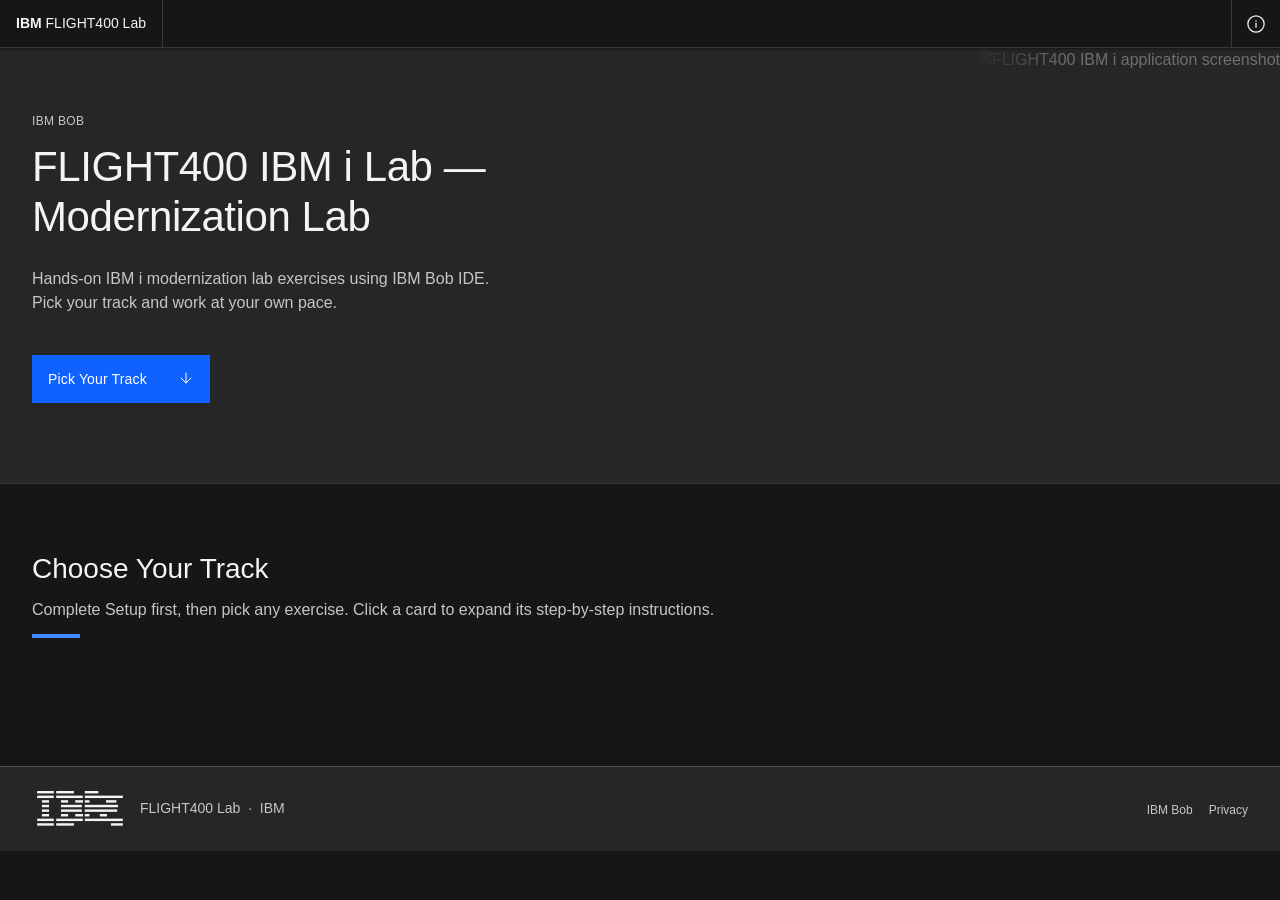
==== commit b1c3ecfb: "fix(footer): correct IBM 8-bar logo SVG, suppress www.css bullet injection on links" ====
--- a/docs/_template/index.html
+++ b/docs/_template/index.html
@@ -234,16 +234,41 @@
 
 <footer class="ibm-page-footer" id="page-footer">
   <div class="ibm-page-footer__brand">
-    <!-- IBM logo — official Carbon IBM wordmark path -->
+    <!-- IBM 8-bar logo — official IBM Design Language geometry (50×21) -->
     <svg class="ibm-page-footer__logo" xmlns="http://www.w3.org/2000/svg"
-         width="54" height="23" viewBox="0 0 54 23"
+         width="96" height="36" viewBox="0 0 50 21"
          fill="currentColor" aria-label="IBM" role="img">
-      <!-- I: full bars rows 1/3/5; centre stub rows 2/4 -->
-      <path d="M0 0h8v3H0zM3 4h2v3H3zM0 8h8v3H0zM3 12h2v3H3zM0 16h8v3H0z"/>
-      <!-- B: full bars rows 1/3/5; left+right stubs rows 2/4 -->
-      <path d="M11 0h10v3H11zM11 4h3v3h-3zM18 4h3v3h-3zM11 8h10v3H11zM11 12h3v3h-3zM18 12h3v3h-3zM11 16h10v3H11z"/>
-      <!-- M: full bars rows 1/3/5; 4 stubs row 2; 2 stubs row 4 -->
-      <path d="M22 0h14v3H22zM22 4h3v3h-3zM27 4h2v3h-2zM31 4h3v3h-3zM22 8h14v3H22zM22 12h3v3h-3zM33 12h3v3h-3zM22 16h14v3H22z"/>
+      <!-- I -->
+      <rect x="0" y="0" width="9.72" height="1.41"/>
+      <rect x="0" y="2.69" width="9.72" height="1.41"/>
+      <rect x="2.78" y="5.37" width="4.17" height="1.41"/>
+      <rect x="2.78" y="8.06" width="4.17" height="1.41"/>
+      <rect x="2.78" y="10.75" width="4.17" height="1.41"/>
+      <rect x="2.78" y="13.43" width="4.17" height="1.41"/>
+      <rect x="0" y="16.12" width="9.72" height="1.41"/>
+      <rect x="0" y="18.81" width="9.72" height="1.41"/>
+      <!-- B -->
+      <rect x="11.11" y="0" width="10.35" height="1.41"/>
+      <rect x="11.11" y="2.69" width="15.51" height="1.41"/>
+      <rect x="13.89" y="5.37" width="4.17" height="1.41"/>
+      <rect x="22.22" y="5.37" width="4.56" height="1.41"/>
+      <rect x="13.89" y="8.06" width="12.17" height="1.41"/>
+      <rect x="13.89" y="10.75" width="12.17" height="1.41"/>
+      <rect x="13.89" y="13.43" width="4.17" height="1.41"/>
+      <rect x="22.22" y="13.43" width="4.56" height="1.41"/>
+      <rect x="11.11" y="16.12" width="15.51" height="1.41"/>
+      <rect x="11.11" y="18.81" width="10.35" height="1.41"/>
+      <!-- M -->
+      <rect x="27.78" y="0" width="7.94" height="1.41"/>
+      <rect x="27.78" y="2.69" width="22.22" height="1.41"/>
+      <rect x="27.78" y="5.37" width="2.78" height="1.41"/>
+      <rect x="40.20" y="5.37" width="6.02" height="1.41"/>
+      <rect x="27.78" y="8.06" width="19.44" height="1.41"/>
+      <rect x="27.78" y="10.75" width="18.90" height="1.41"/>
+      <rect x="27.78" y="13.43" width="2.78" height="1.41"/>
+      <rect x="36.54" y="13.43" width="4.20" height="1.41"/>
+      <rect x="27.78" y="16.12" width="22.22" height="1.41"/>
+      <rect x="43.06" y="18.81" width="6.94" height="1.41"/>
     </svg>
     <span class="ibm-page-footer__name" id="footer-product-name">FLIGHT400 Lab &nbsp;·&nbsp; IBM</span>
   </div>
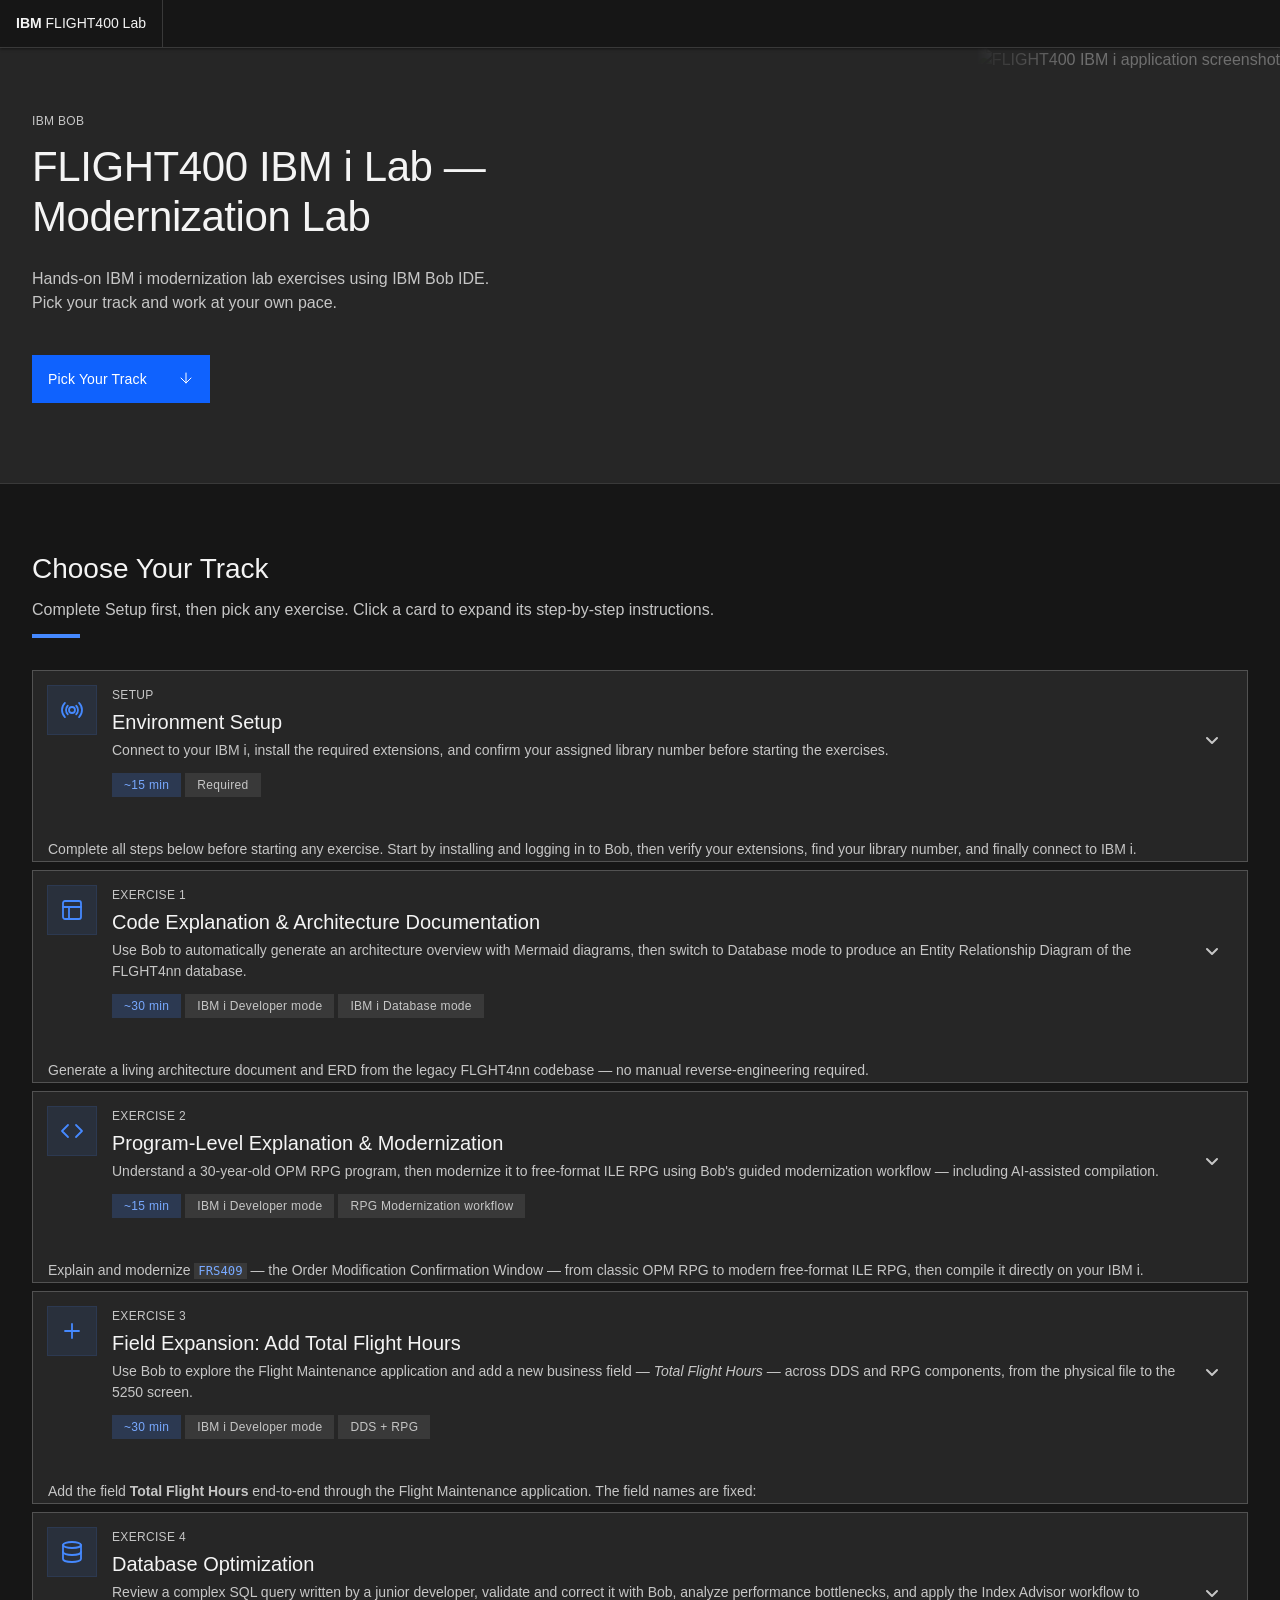
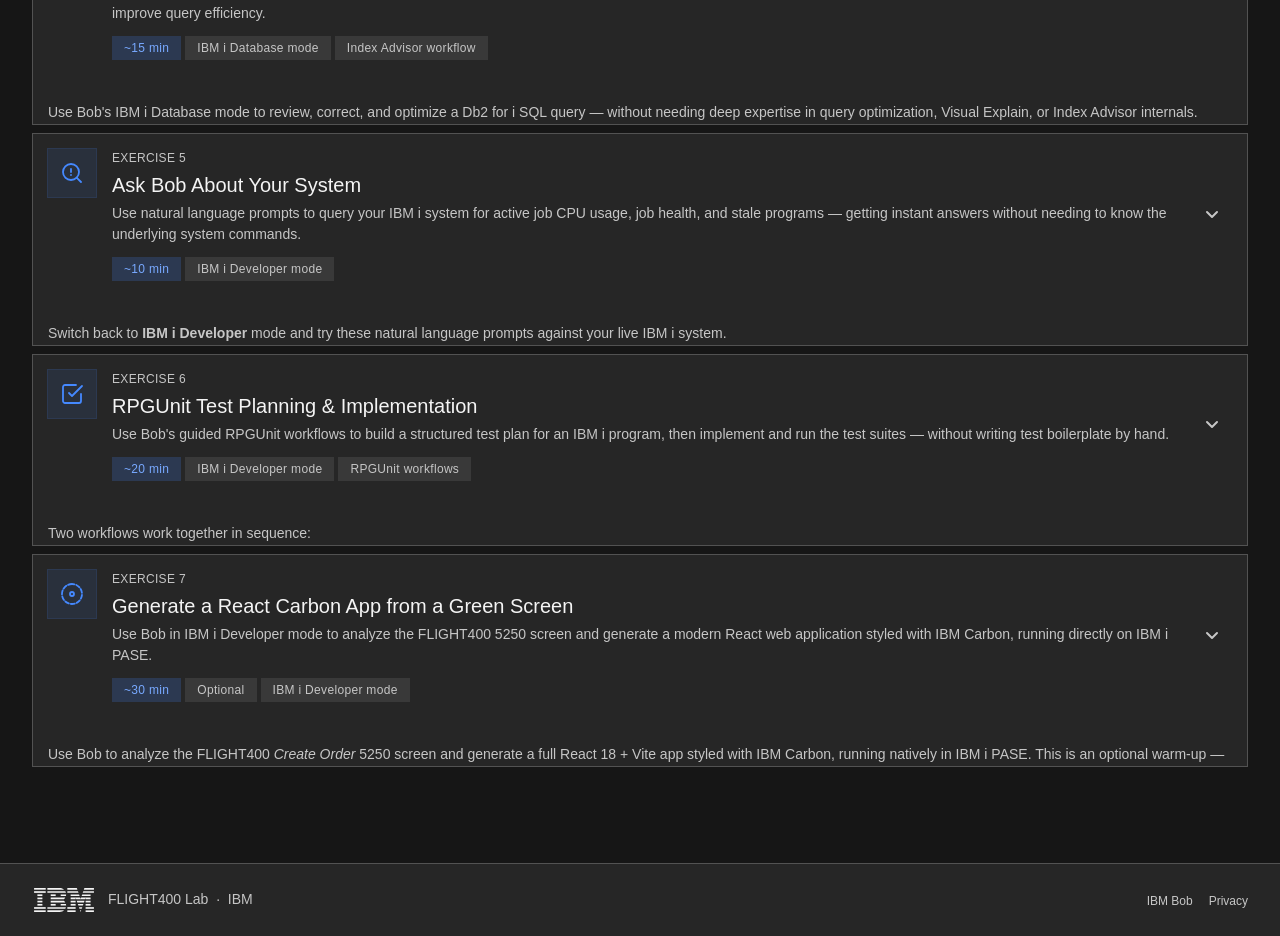
==== commit 8c76b01c: "feat: update track partials and styles to cds-tile system" ====
--- a/docs/_template/index.html
+++ b/docs/_template/index.html
@@ -27,21 +27,6 @@
   <a class="ibm-header-name" href="." aria-label="IBM FLIGHT400 Lab, return to home">
     <span class="ibm-header-name-prefix">IBM</span>&nbsp;FLIGHT400 Lab
   </a>
-
-  <!-- Global actions — right side of header -->
-  <div class="ibm-header-global" role="toolbar" aria-label="Header global actions">
-    <button class="ibm-header-action" type="button"
-            id="new-to-bob-btn"
-            aria-label="New to Bob? Get started"
-            title="New to Bob?">
-      <!-- Help (20px) — matches Carbon header icon size -->
-      <svg xmlns="http://www.w3.org/2000/svg" width="20" height="20"
-           viewBox="0 0 32 32" fill="currentColor" aria-hidden="true">
-        <path d="M16 2a14 14 0 1 0 14 14A14 14 0 0 0 16 2zm0 26a12 12 0 1 1 12-12 12 12 0 0 1-12 12z"/>
-        <path d="M17 22h-2v-8h2zM17 12h-2v-2h2z"/>
-      </svg>
-    </button>
-  </div>
 
 </header>
 
@@ -234,41 +219,56 @@
 
 <footer class="ibm-page-footer" id="page-footer">
   <div class="ibm-page-footer__brand">
-    <!-- IBM 8-bar logo — official IBM Design Language geometry (50×21) -->
+    <!-- IBM 8-bar logo — official geometry (viewBox 0 0 1000 401.15) -->
     <svg class="ibm-page-footer__logo" xmlns="http://www.w3.org/2000/svg"
-         width="96" height="36" viewBox="0 0 50 21"
+         width="64" height="24" viewBox="0 0 1000 401.15"
          fill="currentColor" aria-label="IBM" role="img">
       <!-- I -->
-      <rect x="0" y="0" width="9.72" height="1.41"/>
-      <rect x="0" y="2.69" width="9.72" height="1.41"/>
-      <rect x="2.78" y="5.37" width="4.17" height="1.41"/>
-      <rect x="2.78" y="8.06" width="4.17" height="1.41"/>
-      <rect x="2.78" y="10.75" width="4.17" height="1.41"/>
-      <rect x="2.78" y="13.43" width="4.17" height="1.41"/>
-      <rect x="0" y="16.12" width="9.72" height="1.41"/>
-      <rect x="0" y="18.81" width="9.72" height="1.41"/>
+      <g id="I">
+        <rect y="373.17" width="194.43" height="27.932"/>
+        <rect y="319.83" width="194.43" height="27.932"/>
+        <rect x="55.468" y="266.54" width="83.399" height="27.932"/>
+        <rect x="55.468" y="213.25" width="83.399" height="27.932"/>
+        <rect x="55.468" y="159.96" width="83.399" height="27.932"/>
+        <rect x="55.468" y="106.58" width="83.399" height="27.932"/>
+        <rect y="53.288" width="194.43" height="27.932"/>
+        <rect width="194.43" height="27.932"/>
+      </g>
       <!-- B -->
-      <rect x="11.11" y="0" width="10.35" height="1.41"/>
-      <rect x="11.11" y="2.69" width="15.51" height="1.41"/>
-      <rect x="13.89" y="5.37" width="4.17" height="1.41"/>
-      <rect x="22.22" y="5.37" width="4.56" height="1.41"/>
-      <rect x="13.89" y="8.06" width="12.17" height="1.41"/>
-      <rect x="13.89" y="10.75" width="12.17" height="1.41"/>
-      <rect x="13.89" y="13.43" width="4.17" height="1.41"/>
-      <rect x="22.22" y="13.43" width="4.56" height="1.41"/>
-      <rect x="11.11" y="16.12" width="15.51" height="1.41"/>
-      <rect x="11.11" y="18.81" width="10.35" height="1.41"/>
+      <g id="B">
+        <path d="m222.17 400.85 207.11 0.297c27.734 0 52.793-10.697 71.513-27.932h-278.62z"/>
+        <path d="m222.17 347.76h299.03c5.051-8.617 8.815-18.027 11.094-27.932h-310.12z"/>
+        <rect x="277.73" y="266.54" width="83.3" height="27.932"/>
+        <path d="m444.43 266.54v27.932h90.927c0-9.608-1.288-19.017-3.764-27.932z"/>
+        <path d="m497.92 213.25h-220.19v27.932h243.46c-6.34-10.698-14.165-20.107-23.277-27.932z"/>
+        <path d="m277.73 159.96v27.932h220.19c9.311-7.825 17.135-17.235 23.277-27.932z"/>
+        <rect x="277.73" y="106.58" width="83.3" height="27.932"/>
+        <path d="m444.43 134.51h87.163c2.476-8.914 3.764-18.324 3.764-27.932h-90.927z"/>
+        <path d="m521.2 53.288h-299.03v27.932h310.12c-2.575-9.905-6.339-19.314-11.093-27.932z"/>
+        <path d="m429.28 0h-207.11v27.932h278.53c-18.621-17.235-43.878-27.932-71.414-27.932z"/>
+      </g>
       <!-- M -->
-      <rect x="27.78" y="0" width="7.94" height="1.41"/>
-      <rect x="27.78" y="2.69" width="22.22" height="1.41"/>
-      <rect x="27.78" y="5.37" width="2.78" height="1.41"/>
-      <rect x="40.20" y="5.37" width="6.02" height="1.41"/>
-      <rect x="27.78" y="8.06" width="19.44" height="1.41"/>
-      <rect x="27.78" y="10.75" width="18.90" height="1.41"/>
-      <rect x="27.78" y="13.43" width="2.78" height="1.41"/>
-      <rect x="36.54" y="13.43" width="4.20" height="1.41"/>
-      <rect x="27.78" y="16.12" width="22.22" height="1.41"/>
-      <rect x="43.06" y="18.81" width="6.94" height="1.41"/>
+      <g id="M">
+        <polygon points="555.57 81.22 742.67 81.22 733.06 53.288 555.57 53.288"/>
+        <polygon points="555.57 27.932 724.25 27.932 714.64 0 555.57 0"/>
+        <polygon points="861.03 401.17 861.03 373.24 1e3 373.24 1e3 401.17"/>
+        <polygon points="861.03 347.76 861.03 319.83 1e3 319.83 1e3 347.76"/>
+        <polygon points="777.73 182.54 769.91 159.96 694.43 159.96 611.03 159.96 611.03 187.89 694.43 187.89 694.43 162.24 703.25 187.89 852.22 187.89 861.03 162.24 861.03 187.89 944.43 187.89 944.43 159.96 861.03 159.96 785.56 159.96"/>
+        <polygon points="944.43 106.58 803.98 106.58 794.37 134.51 944.43 134.51"/>
+        <polygon points="1e3 27.932 1e3 0 840.93 0 831.32 27.932"/>
+        <polygon points="768.13 373.22 777.73 400.85 787.34 373.22"/>
+        <polygon points="749.5 319.83 759.31 347.76 796.16 347.76 806.06 319.83"/>
+        <polygon points="730.78 266.54 740.59 294.47 814.88 294.47 824.68 266.54"/>
+        <polygon points="721.97 241.18 833.6 241.18 843.11 213.25 712.36 213.25"/>
+        <polygon points="611.03 134.51 761.09 134.51 751.49 106.58 611.03 106.58"/>
+        <polygon points="1e3 53.288 822.4 53.288 812.9 81.22 1e3 81.22"/>
+        <rect x="555.57" y="373.22" width="138.97" height="27.932"/>
+        <rect x="555.57" y="319.83" width="138.97" height="27.932"/>
+        <rect x="611.03" y="266.54" width="83.399" height="27.932"/>
+        <rect x="611.03" y="213.25" width="83.399" height="27.932"/>
+        <rect x="861.03" y="213.25" width="83.399" height="27.932"/>
+        <rect x="861.03" y="266.54" width="83.399" height="27.932"/>
+      </g>
     </svg>
     <span class="ibm-page-footer__name" id="footer-product-name">FLIGHT400 Lab &nbsp;·&nbsp; IBM</span>
   </div>
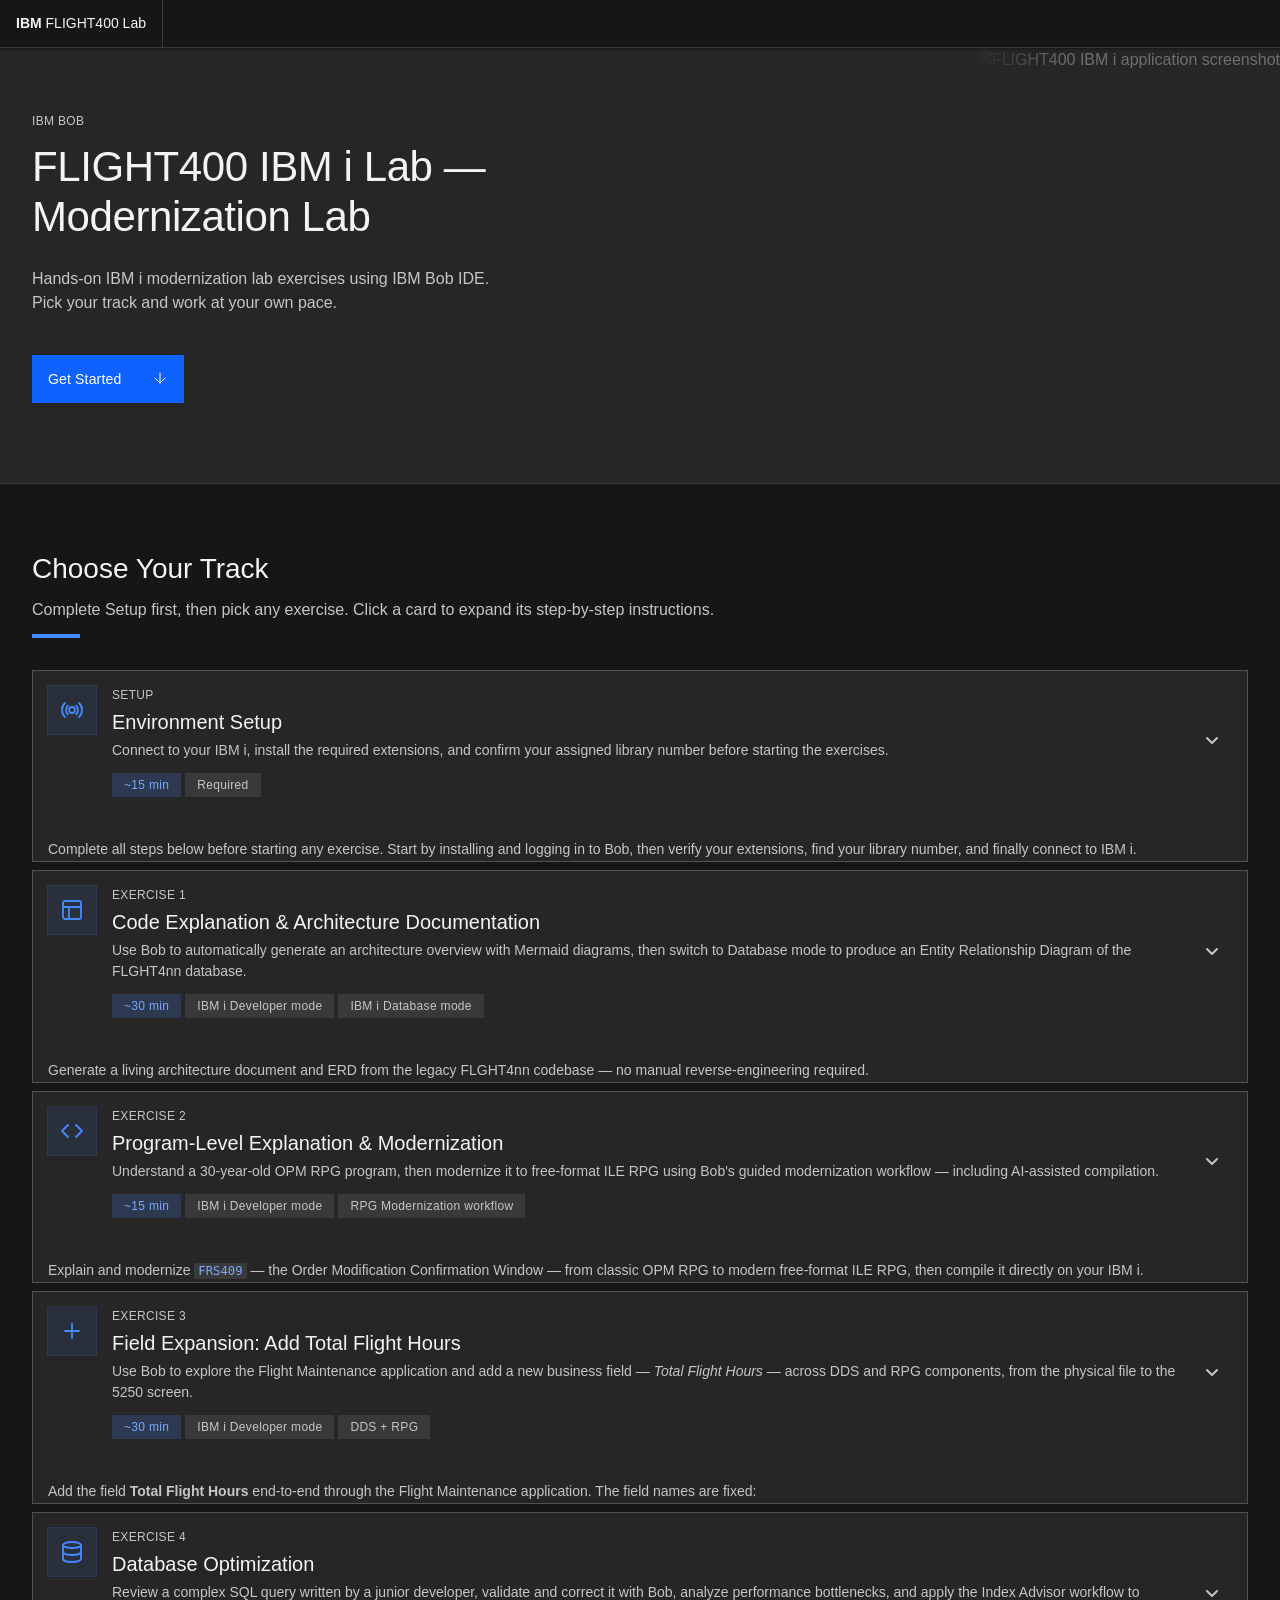
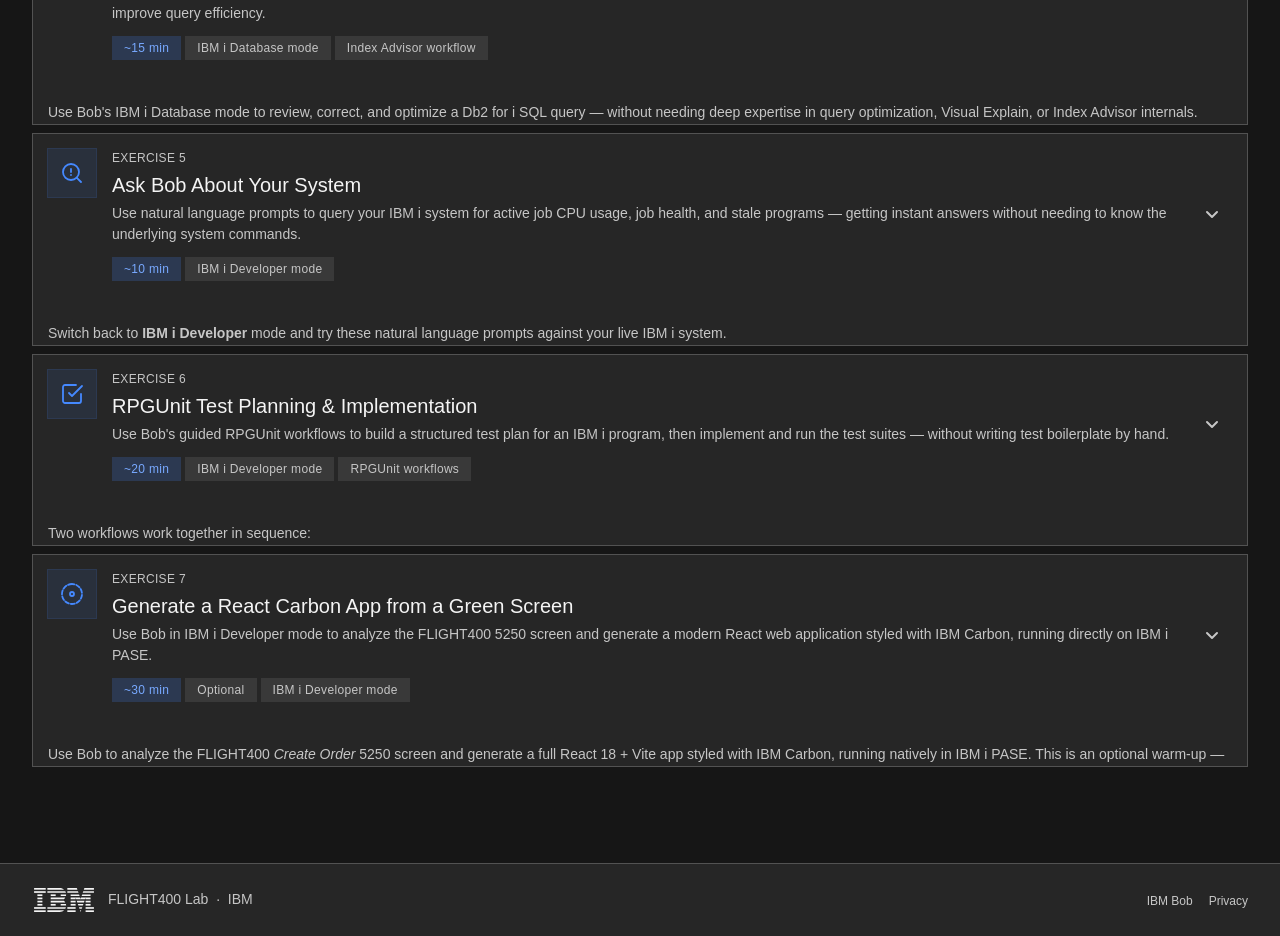
==== commit 9a306282: "style(hero): rename CTA button from 'Pick Your Track' to 'Get Started'" ====
--- a/docs/_template/index.html
+++ b/docs/_template/index.html
@@ -47,7 +47,7 @@
 
     <div class="ibm-page-header-actions">
       <button class="ibm-btn ibm-btn--primary" id="hero-cta-btn" type="button">
-        Pick Your Track
+        Get Started
         <svg xmlns="http://www.w3.org/2000/svg" width="16" height="16"
              viewBox="0 0 32 32" fill="currentColor" aria-hidden="true">
           <path d="M16 4v20M6 14l10 10 10-10" stroke="currentColor" stroke-width="2"
